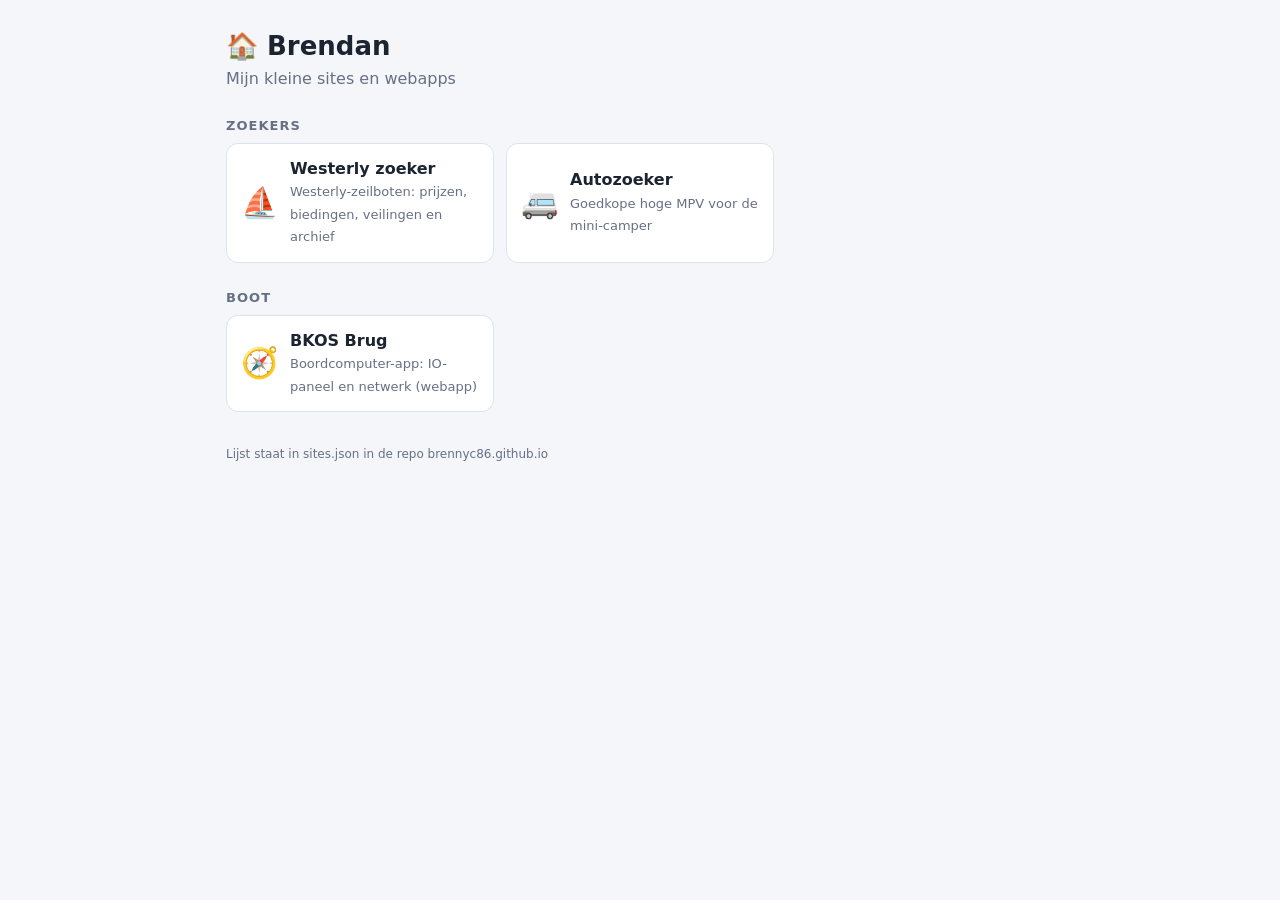
==== index.html @ c29d0ff6 "Startpagina met links naar sites en webapps Co-Authored-By: Claude Sonnet 5.5 <noreply@anthropic.com" ====
<!doctype html>
<html lang="nl">
<head>
<meta charset="utf-8">
<meta name="viewport" content="width=device-width,initial-scale=1">
<title>Brendan – start</title>
<link rel="icon" href="data:image/svg+xml,<svg xmlns='http://www.w3.org/2000/svg' viewBox='0 0 100 100'><text y='.9em' font-size='90'>🏠</text></svg>">
<style>
:root{--bg:#f4f6f9;--kaart:#fff;--tekst:#1b2430;--meta:#667085;--rand:#dde3ea;--accent:#0b6bcb}
@media(prefers-color-scheme:dark){:root{--bg:#10151c;--kaart:#19212b;--tekst:#e6ebf1;--meta:#8b97a7;--rand:#2a3542;--accent:#5aa6f0}}
*{box-sizing:border-box}
body{margin:0;background:var(--bg);color:var(--tekst);font:16px/1.4 system-ui,sans-serif}
main{max-width:860px;margin:0 auto;padding:28px 16px 48px}
h1{margin:0 0 4px;font-size:26px}
.sub{color:var(--meta);margin-bottom:22px}
h2{font-size:13px;text-transform:uppercase;letter-spacing:.08em;color:var(--meta);margin:26px 0 8px}
.grid{display:grid;grid-template-columns:repeat(auto-fill,minmax(250px,1fr));gap:12px}
a.k{display:flex;gap:12px;align-items:center;background:var(--kaart);border:1px solid var(--rand);border-radius:12px;padding:14px;text-decoration:none;color:inherit}
a.k:hover{border-color:var(--accent)}
.i{font-size:30px;line-height:1}
.n{font-weight:700}
.o{font-size:13px;color:var(--meta)}
.nieuw{border-style:dashed}
.tag{font-size:11px;background:var(--accent);color:#fff;border-radius:6px;padding:1px 6px;margin-left:6px;vertical-align:middle}
footer{margin-top:34px;font-size:12px;color:var(--meta)}
</style>
</head>
<body>
<main>
  <h1>🏠 Brendan</h1>
  <div class="sub">Mijn kleine sites en webapps</div>
  <div id="inh"></div>
  <footer id="vt"></footer>
</main>
<script>
const $=id=>document.getElementById(id);
const esc=s=>String(s??"").replace(/[&<>"]/g,c=>({"&":"&amp;","<":"&lt;",">":"&gt;",'"':"&quot;"}[c]));
const kaart=(s,nieuw)=>`<a class="k ${nieuw?"nieuw":""}" href="${esc(s.url)}"><span class="i">${esc(s.icoon||"🔗")}</span><span><span class="n">${esc(s.naam)}</span>${nieuw?'<span class="tag">nieuw gevonden</span>':""}<br><span class="o">${esc(s.omschrijving||"")}</span></span></a>`;
async function start(){
  const cfg=await (await fetch("sites.json?"+Date.now())).json();
  const groepen={};
  cfg.sites.forEach(s=>(groepen[s.groep||"Overig"]=groepen[s.groep||"Overig"]||[]).push(s));
  let h=Object.entries(groepen).map(([g,l])=>`<h2>${esc(g)}</h2><div class="grid">${l.map(s=>kaart(s)).join("")}</div>`).join("");
  $("inh").innerHTML=h;
  // automatisch zoeken naar GitHub Pages-sites die nog niet in de lijst staan
  try{
    const bekend=new Set([...cfg.sites.map(s=>s.repo),...(cfg.verborgen||[])].map(x=>x.toLowerCase()));
    const repos=await (await fetch("https://api.github.com/users/brennyc86/repos?per_page=100&type=owner")).json();
    const nieuw=repos.filter(r=>r.has_pages&&!r.private&&!bekend.has(r.name.toLowerCase())).map(r=>({naam:r.name,icoon:"🆕",url:`https://brennyc86.github.io/${r.name}/`,omschrijving:r.description||"Nog niet in sites.json"}));
    if(nieuw.length)$("inh").insertAdjacentHTML("beforeend",`<h2>Automatisch gevonden</h2><div class="grid">${nieuw.map(s=>kaart(s,true)).join("")}</div>`);
  }catch(e){}
  $("vt").textContent="Lijst staat in sites.json in de repo brennyc86.github.io";
}
start().catch(e=>{$("inh").textContent="Kon de lijst niet laden: "+e});
</script>
</body>
</html>
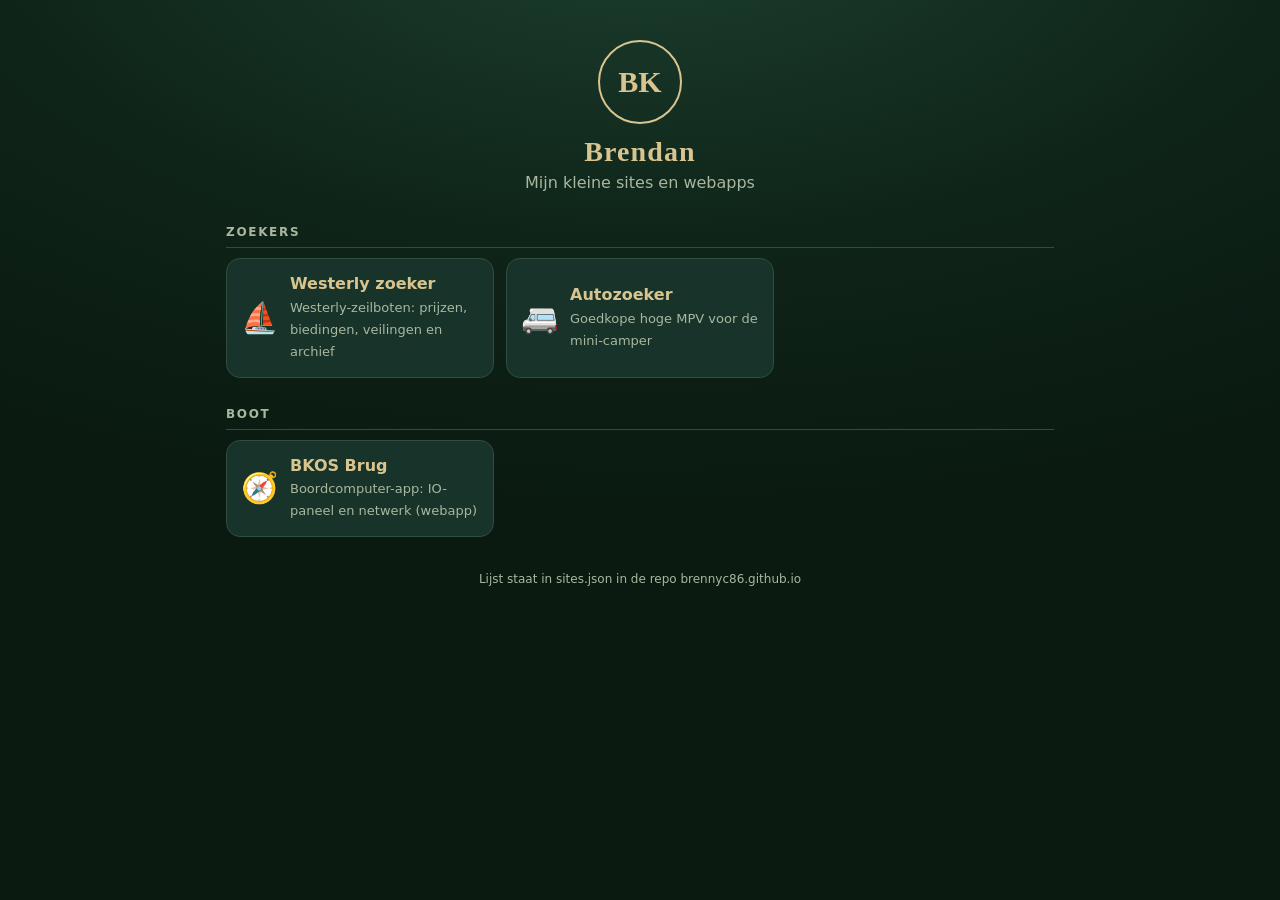
==== commit e07446e2: "Donkergroen/beige thema, link terug naar start Co-Authored-By: Claude Sonnet 5.5 <noreply@anthropic." ====
--- a/index.html
+++ b/index.html
@@ -2,33 +2,35 @@
 <html lang="nl">
 <head>
 <meta charset="utf-8">
+<meta name="theme-color" content="#0f2419">
 <meta name="viewport" content="width=device-width,initial-scale=1">
 <title>Brendan – start</title>
 <link rel="icon" href="data:image/svg+xml,<svg xmlns='http://www.w3.org/2000/svg' viewBox='0 0 100 100'><text y='.9em' font-size='90'>🏠</text></svg>">
 <style>
-:root{--bg:#f4f6f9;--kaart:#fff;--tekst:#1b2430;--meta:#667085;--rand:#dde3ea;--accent:#0b6bcb}
-@media(prefers-color-scheme:dark){:root{--bg:#10151c;--kaart:#19212b;--tekst:#e6ebf1;--meta:#8b97a7;--rand:#2a3542;--accent:#5aa6f0}}
+:root{color-scheme:dark;--bg:#0f2419;--bg2:#0a1a11;--kaart:#17332a;--tekst:#efe6cf;--meta:#a9b79f;--rand:#2f4e40;--accent:#d8c48e}
 *{box-sizing:border-box}
-body{margin:0;background:var(--bg);color:var(--tekst);font:16px/1.4 system-ui,sans-serif}
-main{max-width:860px;margin:0 auto;padding:28px 16px 48px}
-h1{margin:0 0 4px;font-size:26px}
-.sub{color:var(--meta);margin-bottom:22px}
-h2{font-size:13px;text-transform:uppercase;letter-spacing:.08em;color:var(--meta);margin:26px 0 8px}
+body{margin:0;min-height:100vh;background:radial-gradient(1200px 600px at 50% -10%,#1c4030 0%,var(--bg) 55%,var(--bg2) 100%) fixed;color:var(--tekst);font:16px/1.4 system-ui,sans-serif}
+main{max-width:860px;margin:0 auto;padding:40px 16px 48px}
+.kop{display:flex;flex-direction:column;align-items:center;text-align:center;margin-bottom:30px}
+#logo{width:120px;height:120px;margin-bottom:12px;background:var(--accent);-webkit-mask:var(--logo) center/contain no-repeat;mask:var(--logo) center/contain no-repeat;display:none}
+#mono{width:84px;height:84px;border:2px solid var(--accent);border-radius:50%;display:flex;align-items:center;justify-content:center;color:var(--accent);font:700 30px/1 Georgia,serif;margin-bottom:12px}
+h1{margin:0 0 4px;font:600 28px Georgia,serif;color:var(--accent);letter-spacing:.04em}
+.sub{color:var(--meta)}
+h2{font-size:12px;text-transform:uppercase;letter-spacing:.14em;color:var(--meta);margin:28px 0 10px;border-bottom:1px solid var(--rand);padding-bottom:6px}
 .grid{display:grid;grid-template-columns:repeat(auto-fill,minmax(250px,1fr));gap:12px}
-a.k{display:flex;gap:12px;align-items:center;background:var(--kaart);border:1px solid var(--rand);border-radius:12px;padding:14px;text-decoration:none;color:inherit}
-a.k:hover{border-color:var(--accent)}
+a.k{display:flex;gap:12px;align-items:center;background:var(--kaart);border:1px solid var(--rand);border-radius:14px;padding:14px;text-decoration:none;color:inherit;transition:transform .12s,border-color .12s}
+a.k:hover{border-color:var(--accent);transform:translateY(-2px)}
 .i{font-size:30px;line-height:1}
-.n{font-weight:700}
+.n{font-weight:700;color:var(--accent)}
 .o{font-size:13px;color:var(--meta)}
 .nieuw{border-style:dashed}
-.tag{font-size:11px;background:var(--accent);color:#fff;border-radius:6px;padding:1px 6px;margin-left:6px;vertical-align:middle}
-footer{margin-top:34px;font-size:12px;color:var(--meta)}
+.tag{font-size:11px;background:var(--accent);color:var(--bg);border-radius:6px;padding:1px 6px;margin-left:6px;vertical-align:middle}
+footer{margin-top:34px;font-size:12px;color:var(--meta);text-align:center}
 </style>
 </head>
 <body>
 <main>
-  <h1>🏠 Brendan</h1>
-  <div class="sub">Mijn kleine sites en webapps</div>
+  <div class="kop"><div id="logo"></div><div id="mono">BK</div><h1>Brendan</h1><div class="sub">Mijn kleine sites en webapps</div></div>
   <div id="inh"></div>
   <footer id="vt"></footer>
 </main>
@@ -36,6 +38,8 @@
 const $=id=>document.getElementById(id);
 const esc=s=>String(s??"").replace(/[&<>"]/g,c=>({"&":"&amp;","<":"&lt;",">":"&gt;",'"':"&quot;"}[c]));
 const kaart=(s,nieuw)=>`<a class="k ${nieuw?"nieuw":""}" href="${esc(s.url)}"><span class="i">${esc(s.icoon||"🔗")}</span><span><span class="n">${esc(s.naam)}</span>${nieuw?'<span class="tag">nieuw gevonden</span>':""}<br><span class="o">${esc(s.omschrijving||"")}</span></span></a>`;
+// logo: zet logo.svg (of logo.png) in de repo; het wordt automatisch beige gekleurd
+(function(){const kies=["logo.svg","logo.png"];let i=0;const t=()=>{if(i>=kies.length)return;const im=new Image(),f=kies[i++];im.onload=()=>{$("logo").style.setProperty("--logo",`url(${f})`);$("logo").style.display="block";$("mono").style.display="none"};im.onerror=t;im.src=f};t()})();
 async function start(){
   const cfg=await (await fetch("sites.json?"+Date.now())).json();
   const groepen={};
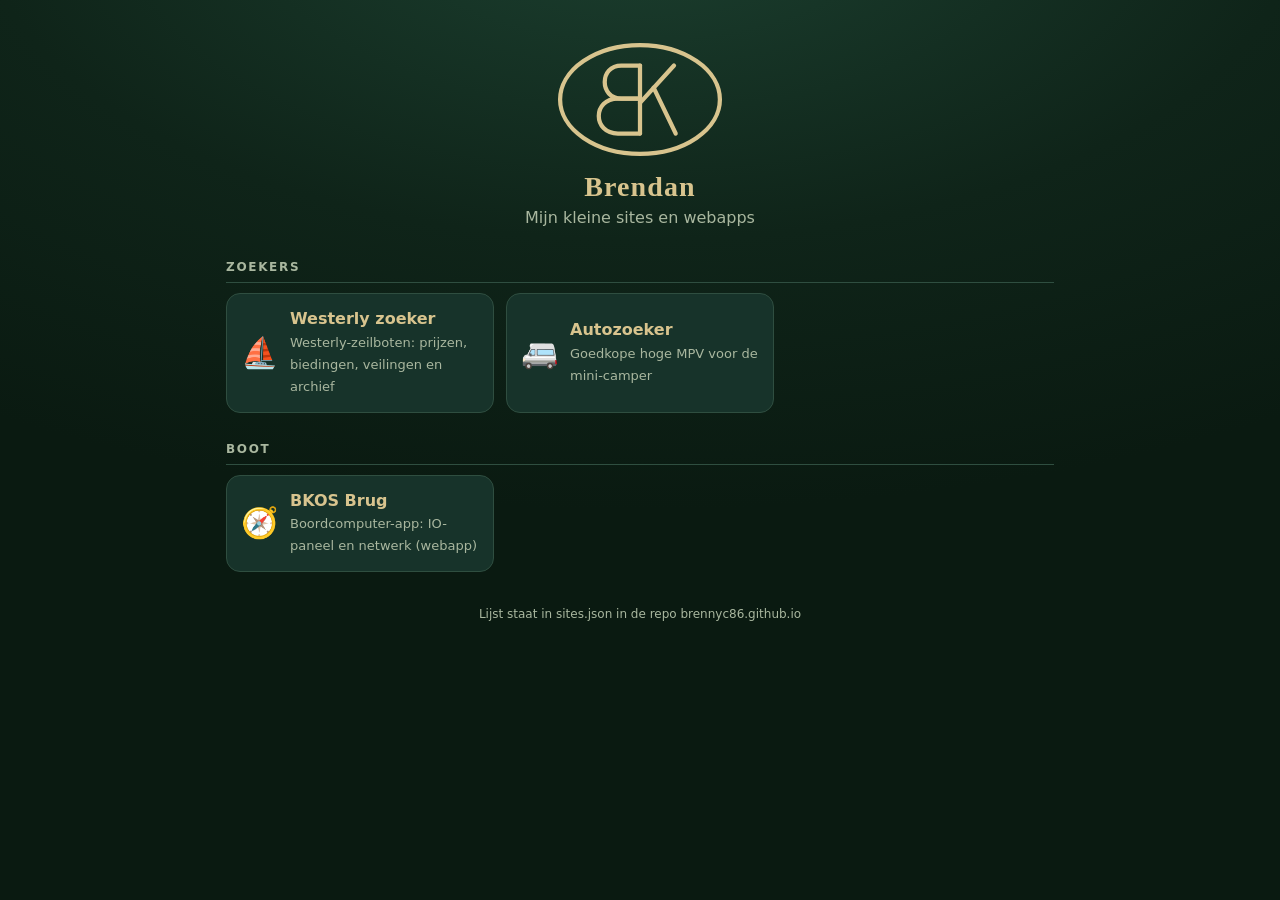
==== commit 77019987: "Logo: ovaal met gespiegelde B en K op één steel Co-Authored-By: Claude Sonnet 5.5 <noreply@anthropic" ====
--- a/index.html
+++ b/index.html
@@ -12,7 +12,7 @@
 body{margin:0;min-height:100vh;background:radial-gradient(1200px 600px at 50% -10%,#1c4030 0%,var(--bg) 55%,var(--bg2) 100%) fixed;color:var(--tekst);font:16px/1.4 system-ui,sans-serif}
 main{max-width:860px;margin:0 auto;padding:40px 16px 48px}
 .kop{display:flex;flex-direction:column;align-items:center;text-align:center;margin-bottom:30px}
-#logo{width:120px;height:120px;margin-bottom:12px;background:var(--accent);-webkit-mask:var(--logo) center/contain no-repeat;mask:var(--logo) center/contain no-repeat;display:none}
+#logo{width:170px;height:119px;margin-bottom:12px;background:var(--accent);-webkit-mask:var(--logo) center/contain no-repeat;mask:var(--logo) center/contain no-repeat;display:none}
 #mono{width:84px;height:84px;border:2px solid var(--accent);border-radius:50%;display:flex;align-items:center;justify-content:center;color:var(--accent);font:700 30px/1 Georgia,serif;margin-bottom:12px}
 h1{margin:0 0 4px;font:600 28px Georgia,serif;color:var(--accent);letter-spacing:.04em}
 .sub{color:var(--meta)}
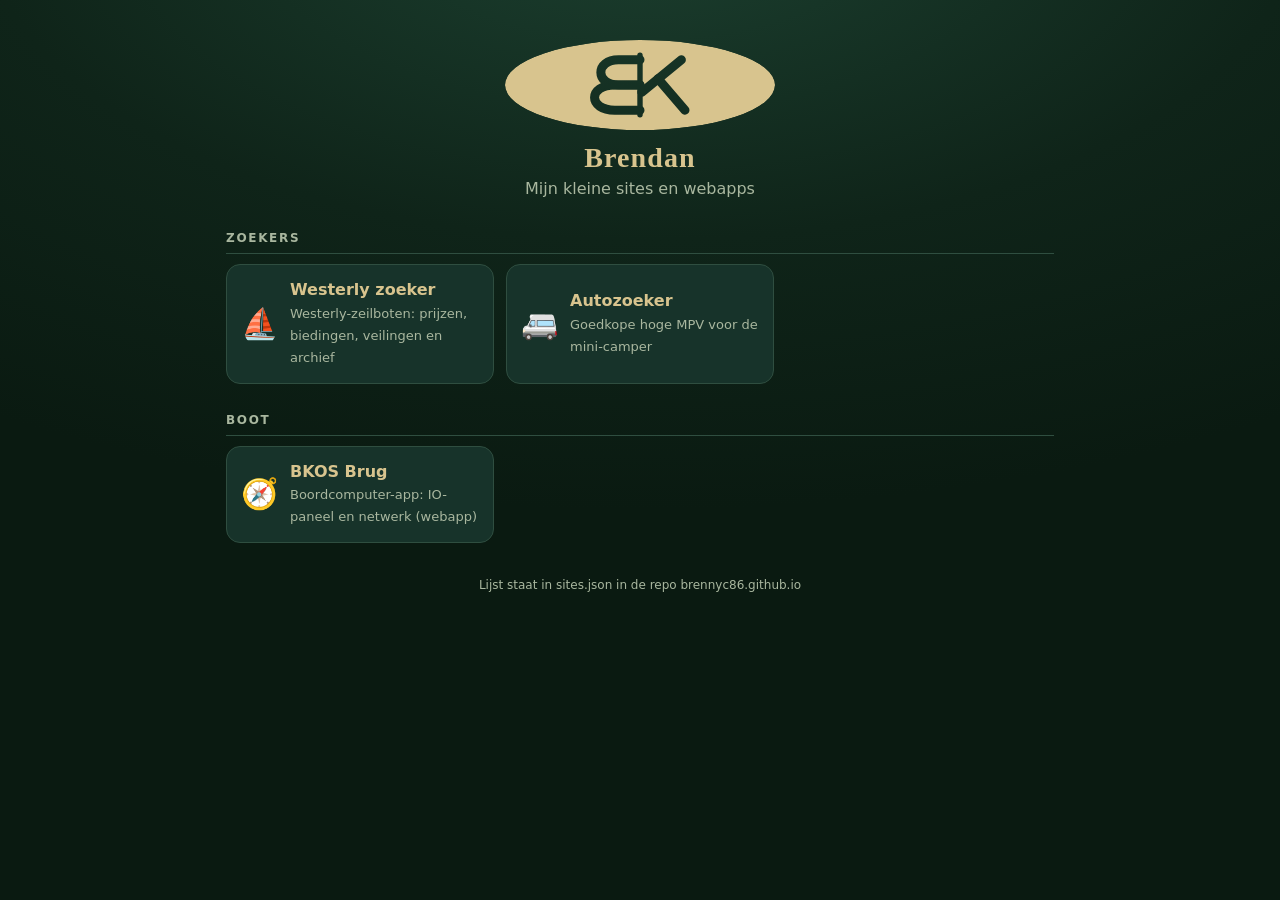
==== commit 31d111c8: "Logo: 3:1 ovaal gevuld, vette letters uitgespaard, slanke gedeelde steel Co-Authored-By: Claude Sonn" ====
--- a/index.html
+++ b/index.html
@@ -12,7 +12,7 @@
 body{margin:0;min-height:100vh;background:radial-gradient(1200px 600px at 50% -10%,#1c4030 0%,var(--bg) 55%,var(--bg2) 100%) fixed;color:var(--tekst);font:16px/1.4 system-ui,sans-serif}
 main{max-width:860px;margin:0 auto;padding:40px 16px 48px}
 .kop{display:flex;flex-direction:column;align-items:center;text-align:center;margin-bottom:30px}
-#logo{width:170px;height:119px;margin-bottom:12px;background:var(--accent);-webkit-mask:var(--logo) center/contain no-repeat;mask:var(--logo) center/contain no-repeat;display:none}
+#logo{width:270px;height:90px;margin-bottom:12px;background:var(--accent);-webkit-mask:var(--logo) center/contain no-repeat;mask:var(--logo) center/contain no-repeat;display:none}
 #mono{width:84px;height:84px;border:2px solid var(--accent);border-radius:50%;display:flex;align-items:center;justify-content:center;color:var(--accent);font:700 30px/1 Georgia,serif;margin-bottom:12px}
 h1{margin:0 0 4px;font:600 28px Georgia,serif;color:var(--accent);letter-spacing:.04em}
 .sub{color:var(--meta)}
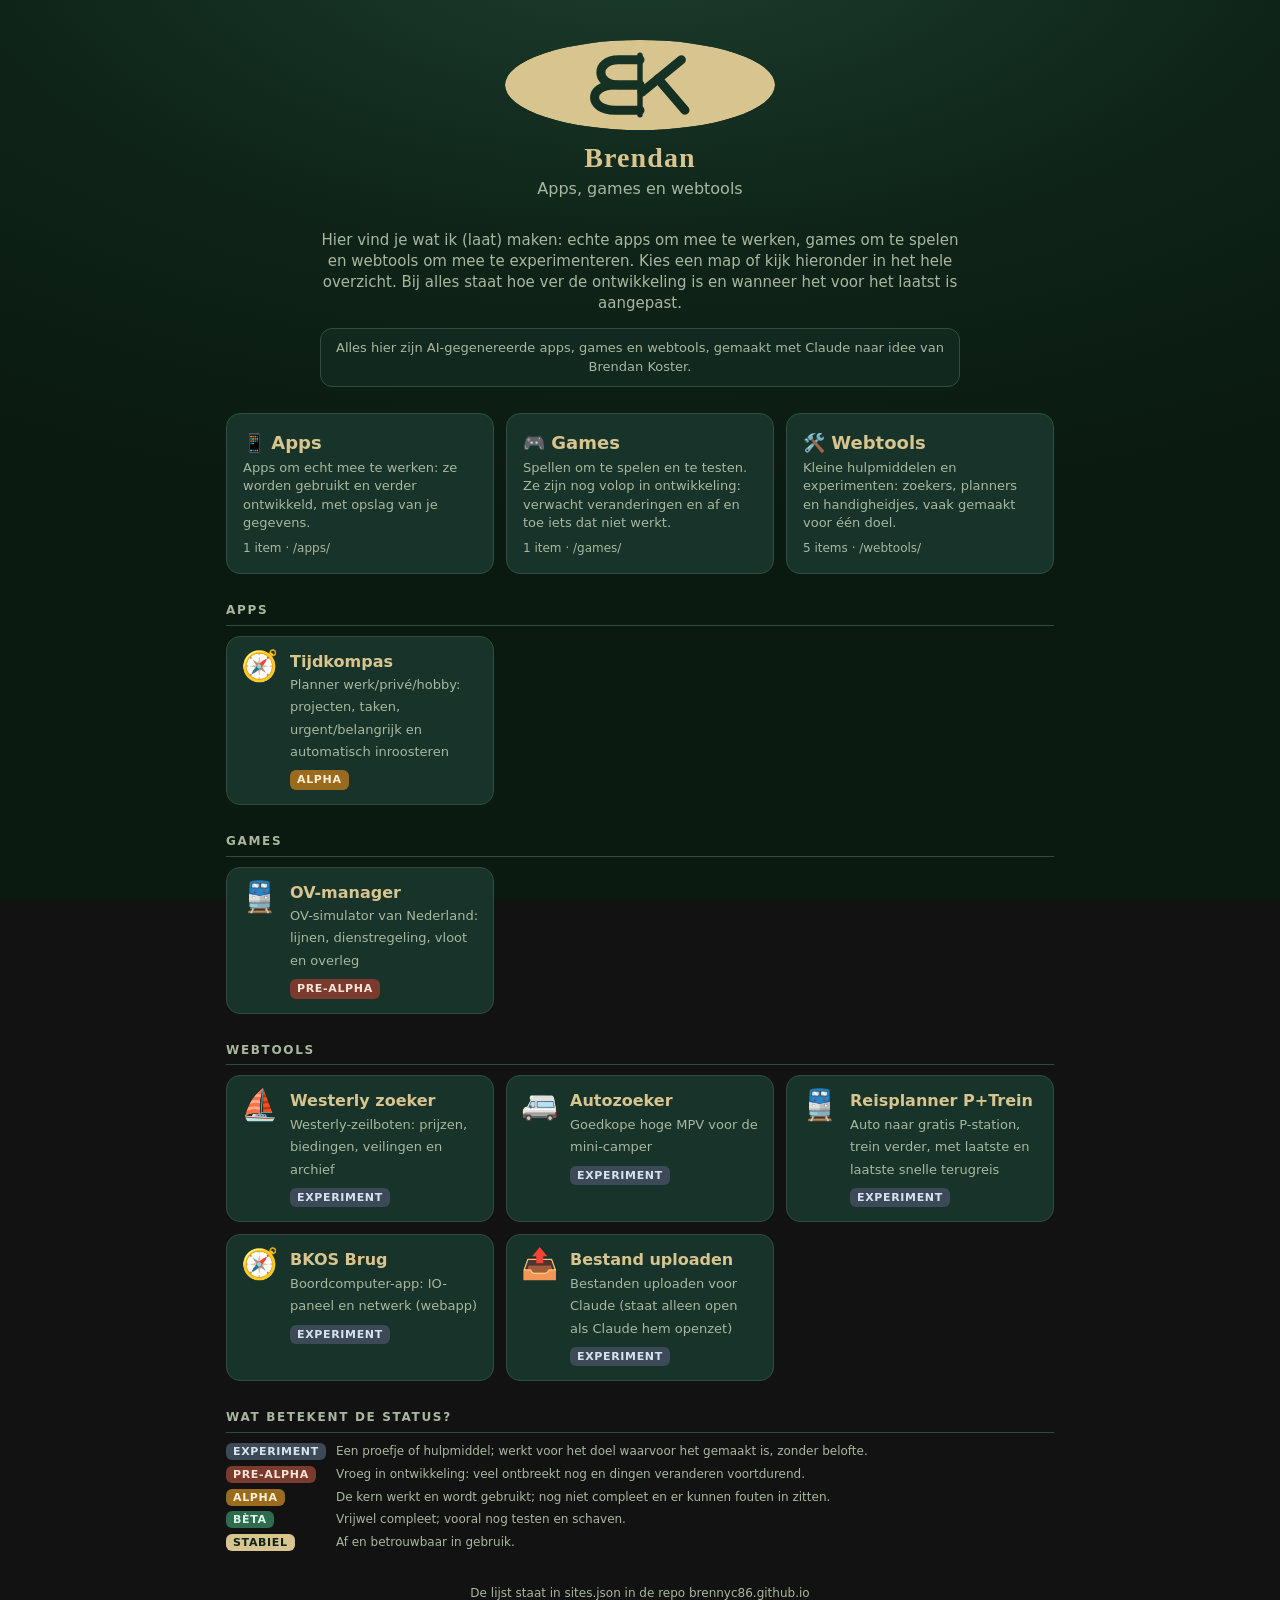
==== commit cc72eede: "Mappen apps, games en webtools (elk direct te openen), uitleg en AI-vermelding op elke pagina, ontwi" ====
--- a/index.html
+++ b/index.html
@@ -4,58 +4,20 @@
 <meta charset="utf-8">
 <meta name="theme-color" content="#0f2419">
 <meta name="viewport" content="width=device-width,initial-scale=1">
-<title>Brendan – start</title>
+<title>Brendan – apps, games en webtools</title>
+<meta name="description" content="Hier vind je wat ik (laat) maken: echte apps om mee te werken, games om te spelen en webtools om mee te experimenteren. Kies een map of kijk hieronder in het hele overzicht. Bij alles staat hoe ver de ontwikkeling is en wanneer het voor het laatst is aangepast.">
 <link rel="icon" href="data:image/svg+xml,<svg xmlns='http://www.w3.org/2000/svg' viewBox='0 0 100 100'><text y='.9em' font-size='90'>🏠</text></svg>">
-<style>
-:root{color-scheme:dark;--bg:#0f2419;--bg2:#0a1a11;--kaart:#17332a;--tekst:#efe6cf;--meta:#a9b79f;--rand:#2f4e40;--accent:#d8c48e}
-*{box-sizing:border-box}
-body{margin:0;min-height:100vh;background:radial-gradient(1200px 600px at 50% -10%,#1c4030 0%,var(--bg) 55%,var(--bg2) 100%) fixed;color:var(--tekst);font:16px/1.4 system-ui,sans-serif}
-main{max-width:860px;margin:0 auto;padding:40px 16px 48px}
-.kop{display:flex;flex-direction:column;align-items:center;text-align:center;margin-bottom:30px}
-#logo{width:270px;height:90px;margin-bottom:12px;background:var(--accent);-webkit-mask:var(--logo) center/contain no-repeat;mask:var(--logo) center/contain no-repeat;display:none}
-#mono{width:84px;height:84px;border:2px solid var(--accent);border-radius:50%;display:flex;align-items:center;justify-content:center;color:var(--accent);font:700 30px/1 Georgia,serif;margin-bottom:12px}
-h1{margin:0 0 4px;font:600 28px Georgia,serif;color:var(--accent);letter-spacing:.04em}
-.sub{color:var(--meta)}
-h2{font-size:12px;text-transform:uppercase;letter-spacing:.14em;color:var(--meta);margin:28px 0 10px;border-bottom:1px solid var(--rand);padding-bottom:6px}
-.grid{display:grid;grid-template-columns:repeat(auto-fill,minmax(250px,1fr));gap:12px}
-a.k{display:flex;gap:12px;align-items:center;background:var(--kaart);border:1px solid var(--rand);border-radius:14px;padding:14px;text-decoration:none;color:inherit;transition:transform .12s,border-color .12s}
-a.k:hover{border-color:var(--accent);transform:translateY(-2px)}
-.i{font-size:30px;line-height:1}
-.n{font-weight:700;color:var(--accent)}
-.o{font-size:13px;color:var(--meta)}
-.nieuw{border-style:dashed}
-.tag{font-size:11px;background:var(--accent);color:var(--bg);border-radius:6px;padding:1px 6px;margin-left:6px;vertical-align:middle}
-footer{margin-top:34px;font-size:12px;color:var(--meta);text-align:center}
-</style>
+<link rel="stylesheet" href="stijl.css">
 </head>
 <body>
 <main>
-  <div class="kop"><div id="logo"></div><div id="mono">BK</div><h1>Brendan</h1><div class="sub">Mijn kleine sites en webapps</div></div>
+  
+  <div class="kop"><div id="logo"></div><div id="mono">BK</div><h1>Brendan</h1><div class="sub">Apps, games en webtools</div></div>
+  <p class="intro">Hier vind je wat ik (laat) maken: echte apps om mee te werken, games om te spelen en webtools om mee te experimenteren. Kies een map of kijk hieronder in het hele overzicht. Bij alles staat hoe ver de ontwikkeling is en wanneer het voor het laatst is aangepast.</p>
+  <p class="ai" id="ai"></p>
   <div id="inh"></div>
   <footer id="vt"></footer>
 </main>
-<script>
-const $=id=>document.getElementById(id);
-const esc=s=>String(s??"").replace(/[&<>"]/g,c=>({"&":"&amp;","<":"&lt;",">":"&gt;",'"':"&quot;"}[c]));
-const kaart=(s,nieuw)=>`<a class="k ${nieuw?"nieuw":""}" href="${esc(s.url)}"><span class="i">${esc(s.icoon||"🔗")}</span><span><span class="n">${esc(s.naam)}</span>${nieuw?'<span class="tag">nieuw gevonden</span>':""}<br><span class="o">${esc(s.omschrijving||"")}</span></span></a>`;
-// logo: zet logo.svg (of logo.png) in de repo; het wordt automatisch beige gekleurd
-(function(){const kies=["logo.svg","logo.png"];let i=0;const t=()=>{if(i>=kies.length)return;const im=new Image(),f=kies[i++];im.onload=()=>{$("logo").style.setProperty("--logo",`url(${f})`);$("logo").style.display="block";$("mono").style.display="none"};im.onerror=t;im.src=f};t()})();
-async function start(){
-  const cfg=await (await fetch("sites.json?"+Date.now())).json();
-  const groepen={};
-  cfg.sites.forEach(s=>(groepen[s.groep||"Overig"]=groepen[s.groep||"Overig"]||[]).push(s));
-  let h=Object.entries(groepen).map(([g,l])=>`<h2>${esc(g)}</h2><div class="grid">${l.map(s=>kaart(s)).join("")}</div>`).join("");
-  $("inh").innerHTML=h;
-  // automatisch zoeken naar GitHub Pages-sites die nog niet in de lijst staan
-  try{
-    const bekend=new Set([...cfg.sites.map(s=>s.repo),...(cfg.verborgen||[])].map(x=>x.toLowerCase()));
-    const repos=await (await fetch("https://api.github.com/users/brennyc86/repos?per_page=100&type=owner")).json();
-    const nieuw=repos.filter(r=>r.has_pages&&!r.private&&!bekend.has(r.name.toLowerCase())).map(r=>({naam:r.name,icoon:"🆕",url:`https://brennyc86.github.io/${r.name}/`,omschrijving:r.description||"Nog niet in sites.json"}));
-    if(nieuw.length)$("inh").insertAdjacentHTML("beforeend",`<h2>Automatisch gevonden</h2><div class="grid">${nieuw.map(s=>kaart(s,true)).join("")}</div>`);
-  }catch(e){}
-  $("vt").textContent="Lijst staat in sites.json in de repo brennyc86.github.io";
-}
-start().catch(e=>{$("inh").textContent="Kon de lijst niet laden: "+e});
-</script>
+<script src="site.js" data-soort="" data-basis=""></script>
 </body>
 </html>
--- a/stijl.css
+++ b/stijl.css
@@ -0,0 +1,40 @@
+:root{color-scheme:dark;--bg:#0f2419;--bg2:#0a1a11;--kaart:#17332a;--tekst:#efe6cf;--meta:#a9b79f;--rand:#2f4e40;--accent:#d8c48e}
+*{box-sizing:border-box}
+body{margin:0;min-height:100vh;background:radial-gradient(1200px 600px at 50% -10%,#1c4030 0%,var(--bg) 55%,var(--bg2) 100%) fixed;color:var(--tekst);font:16px/1.4 system-ui,sans-serif}
+main{max-width:860px;margin:0 auto;padding:40px 16px 48px}
+.kop{display:flex;flex-direction:column;align-items:center;text-align:center;margin-bottom:30px}
+#logo{width:270px;height:90px;margin-bottom:12px;background:var(--accent);-webkit-mask:var(--logo) center/contain no-repeat;mask:var(--logo) center/contain no-repeat;display:none}
+#mono{width:84px;height:84px;border:2px solid var(--accent);border-radius:50%;display:flex;align-items:center;justify-content:center;color:var(--accent);font:700 30px/1 Georgia,serif;margin-bottom:12px}
+h1{margin:0 0 4px;font:600 28px Georgia,serif;color:var(--accent);letter-spacing:.04em}
+.sub{color:var(--meta)}
+h2{font-size:12px;text-transform:uppercase;letter-spacing:.14em;color:var(--meta);margin:28px 0 10px;border-bottom:1px solid var(--rand);padding-bottom:6px}
+.grid{display:grid;grid-template-columns:repeat(auto-fill,minmax(250px,1fr));gap:12px}
+a.k{display:flex;gap:12px;align-items:center;background:var(--kaart);border:1px solid var(--rand);border-radius:14px;padding:14px;text-decoration:none;color:inherit;transition:transform .12s,border-color .12s}
+a.k:hover{border-color:var(--accent);transform:translateY(-2px)}
+.i{font-size:30px;line-height:1}
+.n{font-weight:700;color:var(--accent)}
+.o{font-size:13px;color:var(--meta)}
+.nieuw{border-style:dashed}
+.tag{font-size:11px;background:var(--accent);color:var(--bg);border-radius:6px;padding:1px 6px;margin-left:6px;vertical-align:middle}
+footer{margin-top:34px;font-size:12px;color:var(--meta);text-align:center}
+.intro{max-width:640px;margin:0 auto 8px;text-align:center;color:var(--meta);font-size:15px}
+.ai{max-width:640px;margin:14px auto 26px;text-align:center;font-size:13px;color:var(--meta);border:1px solid var(--rand);border-radius:12px;padding:10px 14px;background:rgba(23,51,42,.5)}
+.terug{display:inline-block;margin-bottom:18px;color:var(--accent);text-decoration:none;font-size:14px}
+.terug:hover{text-decoration:underline}
+.mappen{display:grid;grid-template-columns:repeat(auto-fill,minmax(230px,1fr));gap:12px}
+a.map{display:block;background:var(--kaart);border:1px solid var(--rand);border-radius:14px;padding:16px;text-decoration:none;color:inherit;transition:transform .12s,border-color .12s}
+a.map:hover{border-color:var(--accent);transform:translateY(-2px)}
+a.map .n{font-size:18px}
+a.map .o{margin-top:4px}
+.aantal{font-size:12px;color:var(--meta);margin-top:8px}
+a.k{align-items:flex-start}
+.regel{display:flex;flex-wrap:wrap;gap:6px;align-items:center;margin-top:8px;font-size:12px;color:var(--meta)}
+.st{font-size:11px;font-weight:700;border-radius:6px;padding:2px 7px;text-transform:uppercase;letter-spacing:.06em}
+.st-experiment{background:#3c4a57;color:#d6e2ee}
+.st-pre-alpha{background:#7a3b2e;color:#ffe2d8}
+.st-alpha{background:#9a6a1f;color:#fff1d6}
+.st-beta{background:#2f6b4f;color:#dcf7e8}
+.st-stabiel{background:#d8c48e;color:#0f2419}
+.statusuitleg{margin-top:28px;font-size:12px;color:var(--meta)}
+.statusuitleg dl{display:grid;grid-template-columns:auto 1fr;gap:6px 10px;align-items:center;margin:8px 0 0}
+.statusuitleg dd{margin:0}
